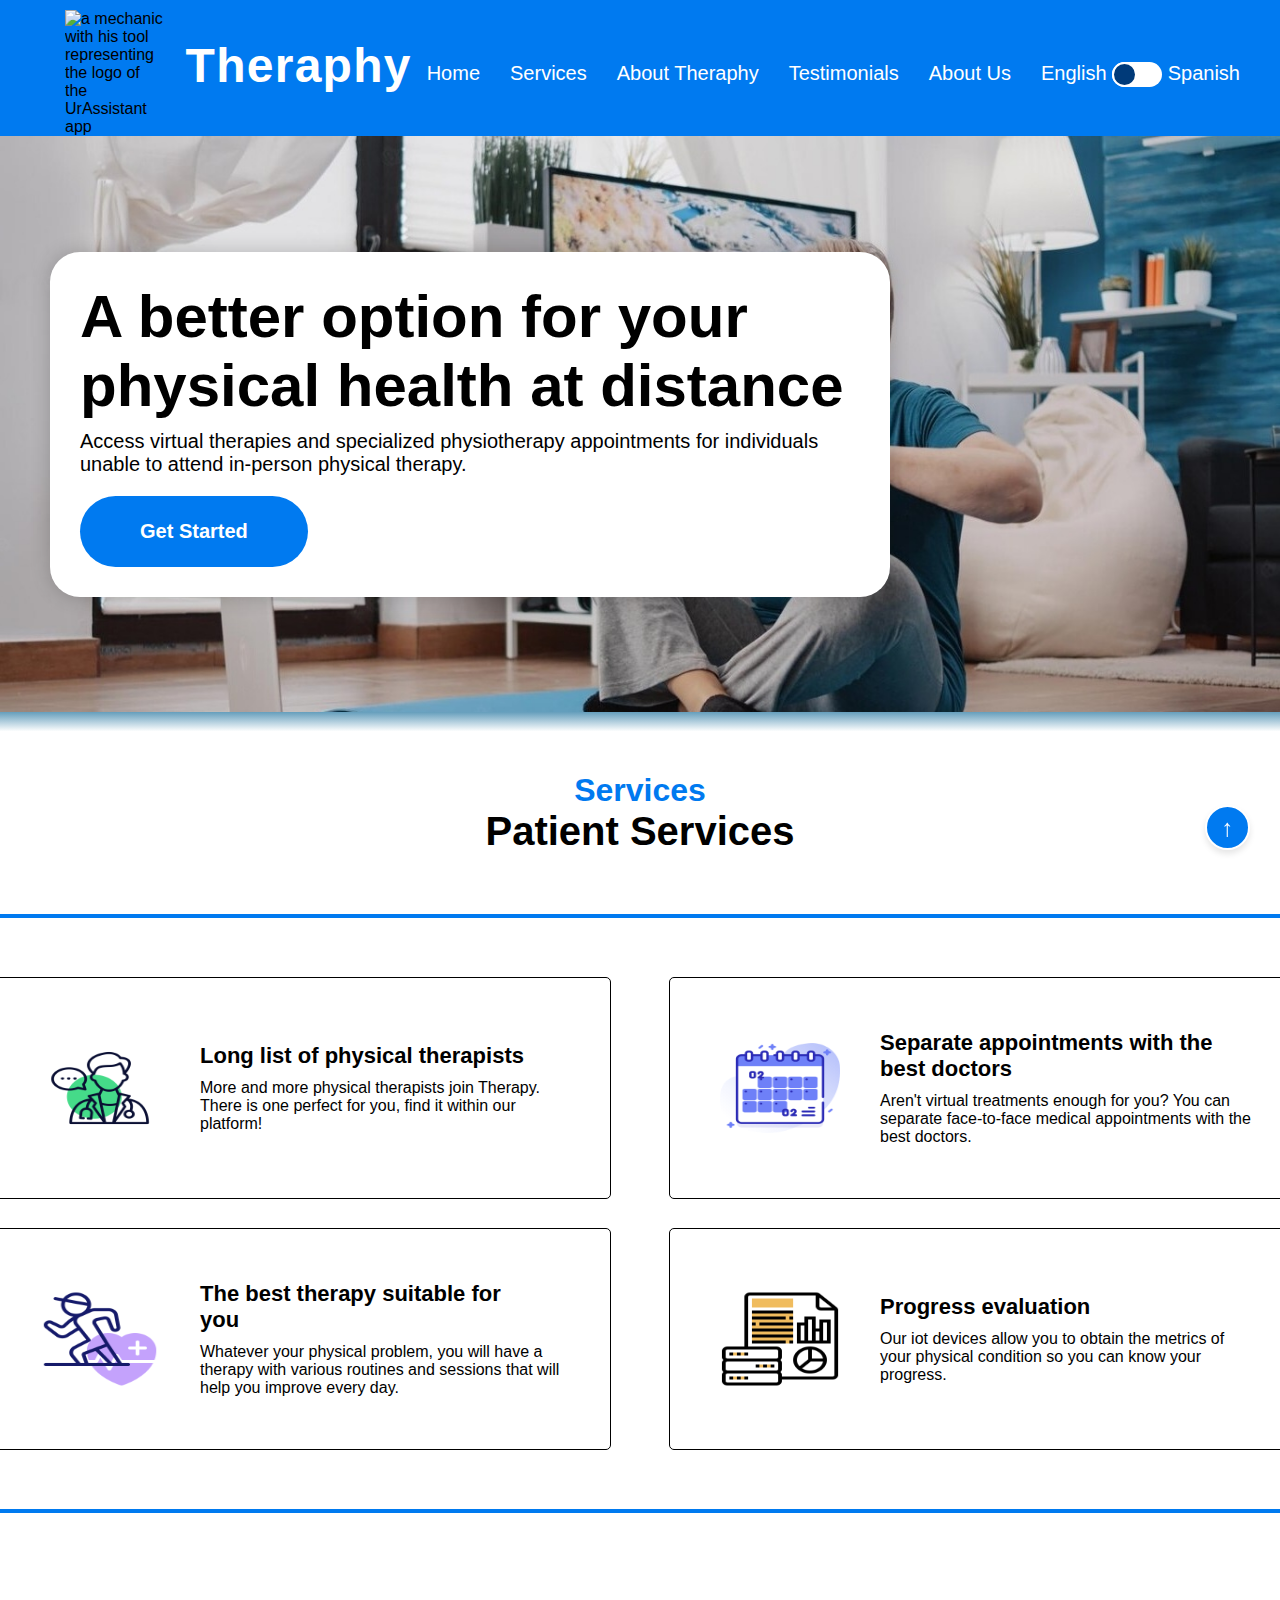
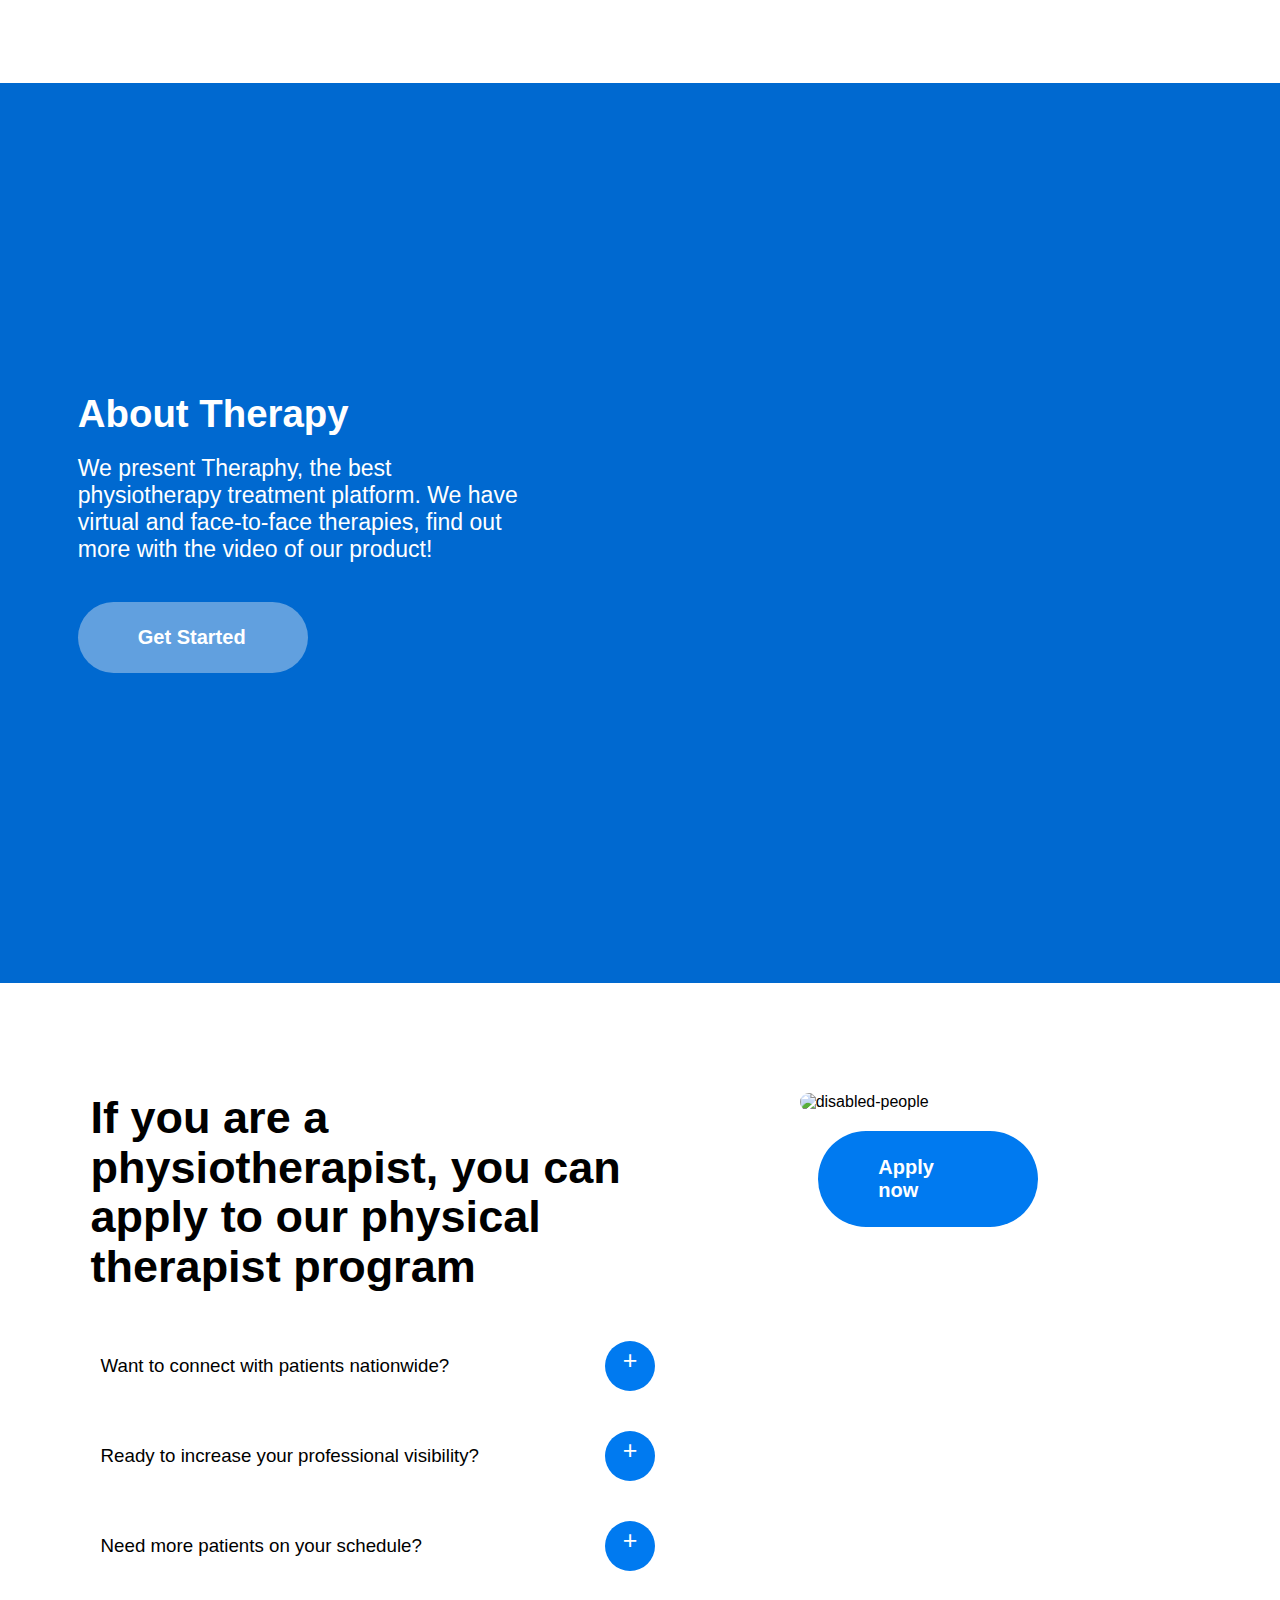
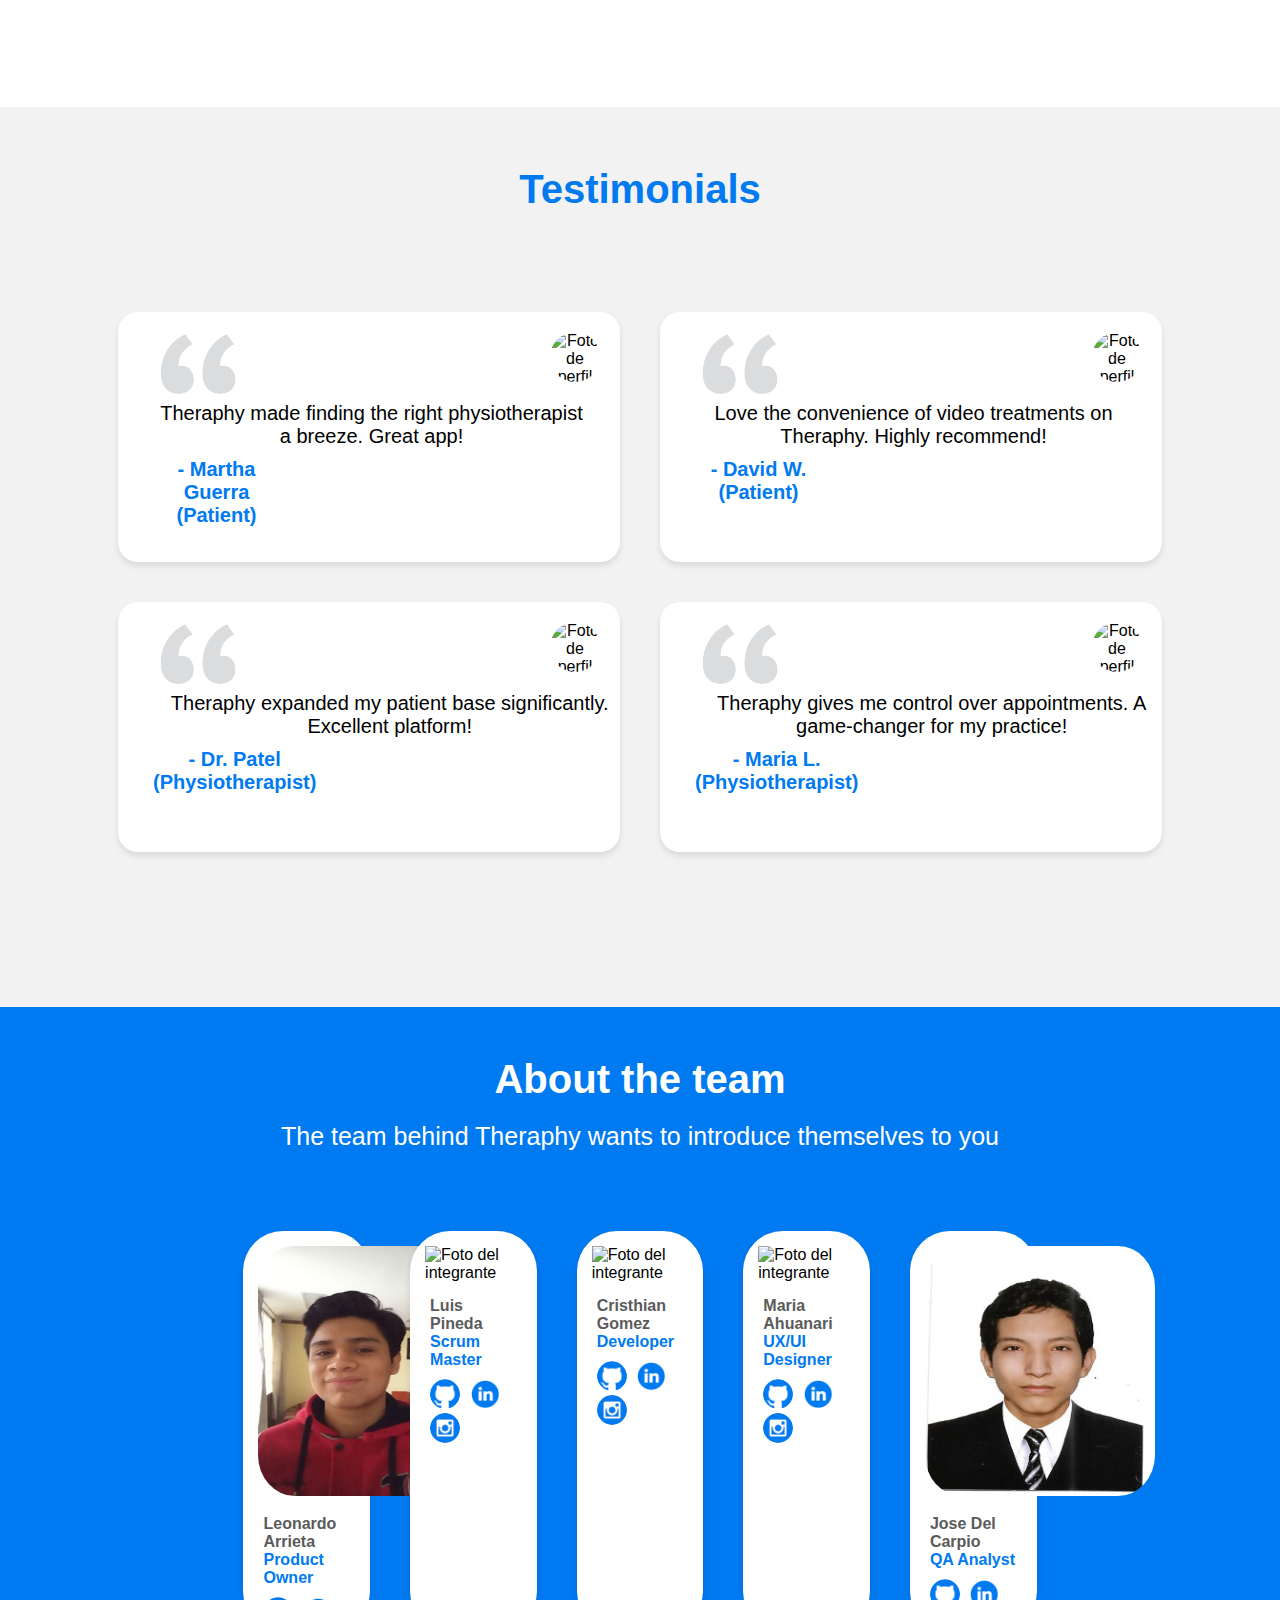
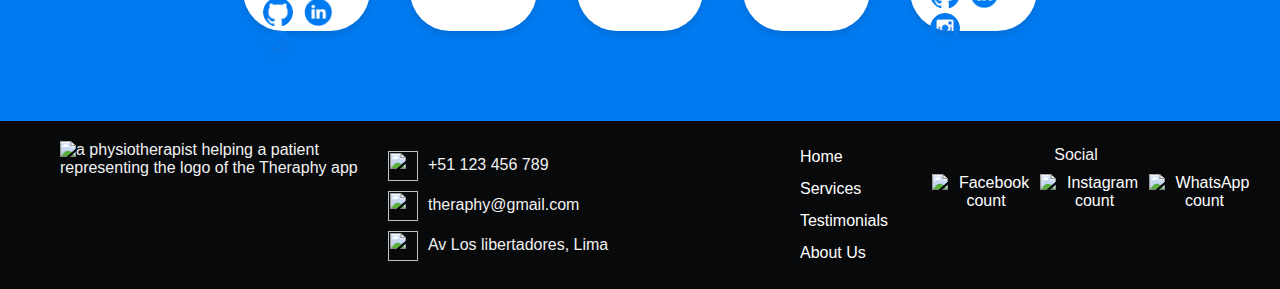
==== index.html @ e88baafd "fix" ====
<!DOCTYPE html>
<html lang="en">
<head>
    <meta charset="UTF-8">
    <meta http-equiv="X-UA-Compatible" content="IE=edge">
    <meta name="viewport" content="width=device-width, initial-scale=1.0">

    <title>Theraphy</title>
    <link href="LogoTheraphyIcon.ico" rel="icon">

    <meta name="description" content="Theraphy - DigitAlholics Oficial Landing Page" >
    <meta name="keywords" content="therapies, rehabilitation, physical treatment, physiotherapy, physiotherapist, physical problems." >
    <meta name="authors" content="DigitAlholics team" >

    <meta name="viewport" content="width=device-width, initial-scale=1.0" >
    <link rel="stylesheet" href="./assets/styles/styles.css">
    <link rel="stylesheet" href="https://use.typekit.net/uew0ptb.css">
    <script src="https://kit.fontawesome.com/72bfe80b22.js" crossorigin="anonymous"></script>

</head>
<body>

<header id="header">
    <ul class="nav-header">
        <li class="logo">
            <img src="Logo%20de%20Theraphy%202.png" alt="a mechanic with his tool representing the logo of the UrAssistant app">
        </li>
        <li class="name">
            <h2>Theraphy</h2>
        </li>

    </ul>
    <button class="nav-toggle" aria-label="Open menu">
        <i class="fas fa-bars"></i>
    </button>
    <nav class="nav-menu" >
        <li class="item1"><a href="#header">Home</a></li>
        <li class="item2"><a href="#patient-services">Services</a></li>
        <li class="item3"><a href="#about-product">About Theraphy</a></li>
        <li class="item4"><a href="#testimonials">Testimonials</a></li>
        <li class="item5"><a href="#about-the-team">About Us</a></li>
        <li>
            <div class="idioma">
                <span class="en">English</span>
                <input type="checkbox" class="check" name="yousendit" id="yousendit" value="1" onclick="return yousendit();">
                <span class="es">Spanish</span>
            </div>
        </li>
    </nav>
</header>


<div class="hero-section container" id="home">
    <div class="box">
          <div class="hero-card">
            <div class="card-content">
               <h1 class="card-title">A better option for your physical health at distance</h1>
               <h2 class="card-description">Access virtual therapies and specialized physiotherapy appointments for individuals unable to attend in-person physical therapy.</h2>
               <a href="#" class="btn-rectangular">Get Started</a>
            </div>
          </div>
    </div>
</div>

<section id="patient-services">
    <div class="container">
        <div class="titles">
            <h1>Services</h1>
            <h2>Patient Services</h2>
        </div>
        <div class="cards-container">
            <div>
                <div class="card">
                    <div class="card-image">
                        <img src="assets/images/doctor.png" alt="Icono de Fisioterapeutas">
                    </div>
                    <div class="card-content">
                        <h3 class="card-title">Long list of physical therapists</h3>
                        <p class="card-description">More and more physical therapists join Therapy. There is one perfect for you, find it within our platform!</p>
                    </div>
                </div>
                <div class="card">
                    <div class="card-image">
                        <img src="assets/images/ejercicio.png" alt="Icono de Fisioterapeutas">
                    </div>
                    <div class="card-content">
                        <h3 class="card-title">The best therapy suitable for you</h3>
                        <p class="card-description">Whatever your physical problem, you will have a therapy with various routines and sessions that will help you improve every day.</p>
                    </div>
                </div>
            </div>
            <div>
                <div class="card">
                    <div class="card-image">
                        <img src="assets/images/calendario.png" alt="Icono de Fisioterapeutas">
                    </div>
                    <div class="card-content">
                        <h3 class="card-title">Separate appointments with the best doctors</h3>
                        <p class="card-description">Aren't virtual treatments enough for you? You can separate face-to-face  medical appointments with the best doctors. </p>
                    </div>
                </div>
                <div class="card">
                    <div class="card-image">
                        <img src="assets/images/estadisticas.png" alt="Icono de Fisioterapeutas">
                    </div>
                    <div class="card-content">
                        <h3 class="card-title">Progress evaluation</h3>
                        <p class="card-description">Our iot devices allow you to obtain the metrics of your physical condition so you can know your progress.</p>
                    </div>
                </div>
            </div>
        </div>
    </div>
</section>

<section id="about-product">

    <div class="about-product container">

        <div class="box">
            <div class="left">
                <div>
                    <span class="title">
                        About Therapy
                    </span>
                    <p>
                        We present Theraphy, the best physiotherapy treatment platform. We have virtual and face-to-face therapies, find out more with the video of our product!</p>
                    <a href="#" class="btn-rectangular">Get Started</a>
                </div>
            </div>

            <div class="right">
                <div>
                    <iframe width="700" height="420" src="https://www.youtube.com/embed/rEqjoSfbC3s" title="Video About The Product   Open Source" frameborder="0" allow="accelerometer; autoplay; clipboard-write; encrypted-media; gyroscope; picture-in-picture; web-share" allowfullscreen></iframe>
                </div>
            </div>
        </div>

    </div>

</section>

<section id="physiotherapist-services">

    <div class="container">

        <div class="box">
            <div class="left">
                <div>
            <span class="title">
                If you are a physiotherapist, you can apply to our physical therapist program
            </span>
                    <div class="expanding-section">
                        <div class="expanding-item">
                            <div class="expanding-title">
                                <h3 class="feature-title">Want to connect with patients nationwide?</h3>
                                <button class="expand-button">+</button>
                            </div>
                            <div class="expanding-content">
                                <p>Theraphy cares about your interests.</p>
                                <ul>
                                    <li> Get connected with thousands of patients and broadcast your work around the country.</li>
                                    <li> Don't stay in your comfort zone, generate profits and help people who need it from a single application.</li>
                                </ul>
                            </div>
                        </div>
                        <div class="expanding-item">
                            <div class="expanding-title">
                                <h3 class="feature-title">Ready to increase your professional visibility?</h3>
                                <button class="expand-button">+</button>
                            </div>
                            <div class="expanding-content">
                                <ul>
                                    <li> The more treatments you upload, the more users will see your content.
                                    <li> Views are synonymous with profits on our platform.
                                    <li> Thousands of patients are looking for your services, theraphy allows you to reach each of them.
                                </ul>
                            </div>
                        </div>
                        <div class="expanding-item">
                            <div class="expanding-title">
                                <h3 class="feature-title">Need more patients on your schedule?</h3>
                                <button class="expand-button">+</button>
                            </div>
                            <div class="expanding-content">
                                <ul>
                                    <li> There are not always patients present in your office, you can get more through Theraphy.
                                    <li> It only accepts requests for medical appointments with the schedule and conditions that you want.
                                    <li> Finding patients will not be a problem anymore.
                                </ul>
                            </div>
                        </div>
                    </div>

                </div>
            </div>
            <div class="right">
                <div>
                    <img src="./assets/images/physioterapist.png" alt="disabled-people">
                    <a href="#" class="btn-rectangular">
                        Apply now
                    </a>
                </div>
            </div>
        </div>
    </div>
</section>

<section id="testimonials">
    <h1>Testimonials</h1>
    <section id="testcards">
        <div class="testimonial-card">
            <img src="assets/images/grandma.png" alt="Foto de perfil" class="testimonial-avatar">
            <div class="testimonial-content">
                <p>Theraphy made finding the right physiotherapist a breeze. Great app!</p>
                <p class="testimonial-name">- Martha Guerra (Patient)</p>
            </div>
        </div>

        <div class="testimonial-card">
            <img src="assets/images/teen.png" alt="Foto de perfil" class="testimonial-avatar">
            <div class="testimonial-content">
                <p>Love the convenience of video treatments on Theraphy. Highly recommend!</p>
                <p class="testimonial-name">- David W. (Patient)</p>
            </div>
        </div>

        <div class="testimonial-card">
            <img src="assets/images/physiotherapist using a computer.jpeg" alt="Foto de perfil" class="testimonial-avatar">
            <div class="testimonial-content">
                <p>Theraphy expanded my patient base significantly. Excellent platform!</p>
                <p class="testimonial-name">- Dr. Patel (Physiotherapist)</p>
            </div>
        </div>

        <div class="testimonial-card">
            <img src="assets/images/physio.png" alt="Foto de perfil" class="testimonial-avatar">
            <div class="testimonial-content">
                <p>Theraphy gives me control over appointments. A game-changer for my practice!</p>
                <p class="testimonial-name">- Maria L. (Physiotherapist)</p>
            </div>
        </div>
        <!-- Repite el bloque anterior para las demás tarjetas -->

    </section>
</section>

<section id="about-the-team" >
    <h1>About the team</h1>
    <h2>The team behind Theraphy wants to introduce themselves to you</h2>

    <div class="team-cards">
        <!-- Primera fila de tarjetas -->
        <div class="team-card">
            <img src="assets/images/leonardo.png" alt="Foto del integrante" class="team-avatar">
            <p class="team-name">Leonardo Arrieta</p>
            <p class="team-position">Product Owner</p>
            <div class="team-social-icons">
                <a href="https://github.com/leonardoarrieta30" target="_blank"><img src="assets/images/github-logo.png" alt="GitHub" class="social-icon"></a>
                <a href="https://www.linkedin.com/in/leo-arrieta-2199271b5/" target="_blank"><img src="assets/images/linkedin-logo.png" alt="LinkedIn" class="social-icon"></a>
                <a href="https://www.instagram.com/leonardo_arrieta30/" target="_blank"><img src="assets/images/instagram-logo.png" alt="Instagram" class="social-icon"></a>
            </div>
        </div>

        <div class="team-card">
            <img src="assets/images/luis.png" alt="Foto del integrante" class="team-avatar">
            <p class="team-name">Luis Pineda</p>
            <p class="team-position">Scrum Master</p>
            <div class="team-social-icons">
                <a href="https://github.com/LuisPineda05" target="_blank"><img src="assets/images/github-logo.png" alt="GitHub" class="social-icon"></a>
                <a href="https://www.linkedin.com/in/luis-pineda-ugás-b55762215/" target="_blank"><img src="assets/images/linkedin-logo.png" alt="LinkedIn" class="social-icon"></a>
                <a href="https://www.instagram.com/luispineda.03/" target="_blank"><img src="assets/images/instagram-logo.png" alt="Instagram" class="social-icon"></a>
            </div>
        </div>

        <div class="team-card">
            <img src="assets/images/gabriel.jpg" alt="Foto del integrante" class="team-avatar">
            <p class="team-name">Cristhian Gomez</p>
            <p class="team-position">Developer</p>
            <div class="team-social-icons">
                <a href="https://github.com/GabrielGomezDlc" target="_blank"><img src="assets/images/github-logo.png" alt="GitHub" class="social-icon"></a>
                <a href="https://www.linkedin.com/in/cristhian-gómez-de-la-cruz-2713a6237/" target="_blank"><img src="assets/images/linkedin-logo.png" alt="LinkedIn" class="social-icon"></a>
                <a href="https://www.instagram.com/gabriel.gzdl/" target="_blank"> <img src="assets/images/instagram-logo.png" alt="Instagram" class="social-icon"></a>
            </div>
        </div>
        <div class="team-card">
            <img src="assets/images/maria.jpg" alt="Foto del integrante" class="team-avatar">
            <p class="team-name">Maria Ahuanari</p>
            <p class="team-position">UX/UI Designer</p>
            <div class="team-social-icons">
                <a href="https://github.com/MariaAhuanari" target="_blank"><img src="assets/images/github-logo.png" alt="GitHub" class="social-icon"></a>
                <a href="https://www.linkedin.com/in/maria-alexandra-ahuanari-murayari-942b02266/" target="_blank"><img src="assets/images/linkedin-logo.png" alt="LinkedIn" class="social-icon"></a>
                <a href="https://www.instagram.com/callmetraya/" target="_blank"><img src="assets/images/instagram-logo.png" alt="Instagram" class="social-icon"></a>
            </div>
        </div>
        <div class="team-card">
            <img src="assets/images/jose.jpg" alt="Foto del integrante" class="team-avatar">
            <p class="team-name">Jose Del Carpio</p>
            <p class="team-position">QA Analyst</p>
            <div class="team-social-icons">
                <a href="https://github.com/JaredD30" target="_blank"><img src="assets/images/github-logo.png" alt="GitHub" class="social-icon"></a>
                <a href="https://www.linkedin.com/in/josé-fabricio-jared-del-carpio-lopez-a3b766250/" target="_blank"><img src="assets/images/linkedin-logo.png" alt="LinkedIn" class="social-icon"></a>
                <a href="https://www.instagram.com/josefabricio3007/" target="_blank"><img src="assets/images/instagram-logo.png" alt="Instagram" class="social-icon"></a>
            </div>
        </div>
    </div>
</section>

<div id="scroll-to-top">
    <button id="scroll-top-button">↑</button>
</div>


<footer class="footer">
    <div class="container-body">
        <div class="column1">
            <nav class="nav2">
                <ul class="nav-footer">
                    <li >
                        <img class="logo2" src="./assets/images/Logo.png" alt="a physiotherapist helping a patient representing the logo of the Theraphy app">
                    </li>
                </ul>

            </nav>
        </div>

        <div class="column2">
            <div class="row">
                <img src="./assets/images/call.png" alt="">
                <label>+51 123 456 789</label>
            </div>
            <div class="row">
                <img src="./assets/images/mail.png" alt="">
                <label>theraphy@gmail.com</label>
            </div>
            <div class="row">
                <img src="./assets/images/home.png" alt="">
                <label>Av Los libertadores, Lima</label>
            </div>

        </div>

        <div class="column3">
            <ul class="options">
                <li class="options-item">
                    <a href="index.html#header" class="options-item-link options-link">Home</a>
                </li>
                <li class="options-item">
                    <a href="index.html#patient-services" class="options-item-link options-link">Services</a>
                </li>
                <li class="options-item">
                    <a href="index.html#testimonials" class="options-item-link options-link">Testimonials</a>
                </li>
                <li class="options-item">
                    <a href="index.html#about-the-team" class="options-item-link options-link">About Us</a>
                </li>
            </ul>

        </div>




        <div class="column4">
            <label>Social</label>
            <ul class="nets">
                <li class="facebook">
                    <a href="https://es-la.facebook.com/"><img src="./assets/images/facebook.png" alt="Facebook count"></a>
                </li>
                <li class="instagram">
                    <a href="https://www.instagram.com/"><img src="./assets/images/instagram.png" alt="Instagram count"></a>
                </li>
                <li class="whatsapp">
                    <a href="https://www.whatsapp.com/?lang=es"><img src="./assets/images/whatsapp.png" alt="WhatsApp count"></a>
                </li>
            </ul>



        </div>
    </div>
</footer>




</body>
<script src="assets/scripts/main.js" type="text/javascript"></script>
<script>
    // Variable para realizar un seguimiento del botón actualmente abierto
    let currentOpenButton = null;

    // Función para expandir o contraer el cuadro de descripción
    function toggleDescription(button) {
        const item = button.parentElement.parentElement; // Busca el elemento .expanding-item
        const content = item.querySelector('.expanding-content');

        // Si hay un botón abierto previamente, ciérralo
        if (currentOpenButton && currentOpenButton !== button) {
            const currentItem = currentOpenButton.parentElement.parentElement;
            const currentContent = currentItem.querySelector('.expanding-content');
            currentContent.classList.remove("expanded");
        }

        content.classList.toggle("expanded");

        // Actualiza el botón actualmente abierto
        currentOpenButton = button;
    }

    // Agregar eventos click a los botones de expansión
    const expandButtons = document.querySelectorAll(".expand-button");
    expandButtons.forEach((button) => {
        button.addEventListener("click", () => {
            toggleDescription(button);
        });
    });

    // Función para el desplazamiento suave
    function scrollToSection(targetId) {
        const targetElement = document.getElementById(targetId);

        if (targetElement) {
            window.scrollTo({
                top: targetElement.offsetTop,
                behavior: "smooth"
            });
        }
    }

    // Agregar un evento de clic a los enlaces del menú
    const navLinks = document.querySelectorAll(".nav-menu a");
    navLinks.forEach(function (link) {
        link.addEventListener("click", function (e) {
            e.preventDefault();
            const targetId = this.getAttribute("href").substring(1);
            scrollToSection(targetId);
        });
    });

    // Obtener el botón y la etiqueta del encabezado
    const scrollTopButton = document.getElementById('scroll-top-button');
    const header = document.getElementById('header');

    // Función para el desplazamiento suave
    function scrollToHeader() {
        header.scrollIntoView({
            behavior: 'smooth'
        });
    }

    // Agregar un evento de clic al botón
    scrollTopButton.addEventListener('click', scrollToHeader);

</script>


</html>
---- assets/styles/styles.css ----
* {
    margin: 0;
    font-family: ibm-plex-sans, sans-serif;
    font-weight: 400;
    font-style: normal;
}


li, nav
{
    list-style: none;

}

ul {
    list-style-type: disc; /* Agrega viñetas en forma de puntos sólidos */

}

a
{
    text-decoration: none;
    color: white;
    cursor: pointer;

}

a:hover {
    font-weight: bold;
}


a.btn
{
    color: #FFFFFF;
    border-radius: inherit;
    text-transform: capitalize;
    background-color: #002A78;
    font-weight: 800;
    text-align: center;
    padding: 10px;
    border: none;

}
a.btn:hover
{
    background-color: yellow;
}




.container{
    display: flex;
    align-items: center;
    justify-content: center;
}

.box {
    width: 1200px;
    display: flex;
    padding-left: 50px;
}


/*Header Section*/

header
{

    z-index: 1;
    display: flex;
    justify-content: space-between;
    align-items: center;
    padding: 10px 25px 0;
    background-color:  #007AF0;
}

header .name
{
    color: white;
    font-size: 34px;
    letter-spacing: 1.25px;
    font-weight: bold;
    margin-bottom: 15px;
}

header .nav-header
{
    display: flex;
    align-items: center;

}

.nav-header .logo
{
    margin-right: 20px;
}

.logo img
{
    width: 100px;
    height: 100px;


}

.logo2 img{
    width: 200px;
    height: 20px;
}

.nav-toggle {
    color: white;
    background: none;
    border: none;
    font-size: 30px;
    padding: 0 5px;
    line-height: 60px;
    cursor: pointer;

    display: none;
}

header nav
{
    display: flex;
}

header nav li
{
    margin: 0 15px;
    width: max-content;
    font-size: 20px;
    color:  white;
}

.idioma
{
    text-align: right;
    margin-top: 0px;
}
.en
{
    color:  white;

}
.es{
    color:  white;

}

.check
{
    position: relative;
    width: 50px;
    height: 18px;

}
.check:before{
    content: '';
    position: absolute;
    width: 50px;
    height: 25px;
    background: white;
    border-radius: 25px;
}

.check:after{
    content: '';
    position: absolute;
    width: 25px;
    height: 25px;
    background: #003A79;
    transition: 0.1s;
    border: 2px solid white;
    box-sizing:  border-box;
    border-radius: 25px;
}

.check:checked:after
{
    left: 25px;
    border: 2px solid white;
}

.check:checked:before
{
    background: white;
}


@media (max-width: 1000px) {
    header {
        padding: 10px 30px;
    }
}

@media (max-width: 900px) {

    header h2 {
        margin-bottom: 15px;
    }

    a
    {
        font-size: 20px;
    }
    .nav-toggle {
        display: block;
    }

    .nav-menu
    {
        border: 1px solid #002A78;
        flex-direction: column;
        align-items: center;
        margin: 0;
        background-color: #003A79;
        position: fixed;
        left: 0;
        top: 110px;
        width: 100%;
        line-height: 3;

        height: calc(100% - 95px);
        overflow-y: auto;

        left: 100%;
        transition: 0.1s;
    }

    .nav-menu_visible
    {
        left: 0;

    }

    header .nav-header
    {
        display: flex;
        align-items: center;
    }
    header .nav-header h2
    {
        color: white;
        font-size: 28px;
        letter-spacing: 1.25px;
        font-weight: bold;
        margin-bottom: 0;
    }

    header .nav-header
    {
        display: flex;
        align-items: center;
    }
}


/*HERO SECTION*/
/* Estilo para la sección hero completa */
.hero-section {
    background-image: url("../../assets/images/hero_image.jpeg");
    background-size: cover;
    background-repeat: no-repeat;
    min-height: 45vw;
    display: flex;
    align-items: center;
    justify-content: flex-start; /* Alinea los elementos a la izquierda */
}

/* Ajusta el estilo de la tarjeta */
.hero-card{
    background-color: #ffffff;
    border-radius: 30px;
    box-shadow: 0px 0px 20px rgba(0, 0, 0, 0.2);
    padding: 30px;
    text-align: left;
    width: 780px;

}

.card-title {
    font-size: 60px;
    font-weight: 800;
    margin: 0;
    color: #000000;
}

.card-description {
    font-size: 20px;
    font-weight: normal;
    color: #000000;
    margin-top: 10px;
}

.btn-rectangular {
    display: inline-block;
    padding: 24px 60px;
    background-color: #007AF0;
    color: #ffffff;
    border-radius: 50px;
    text-decoration: none;
    font-weight: bold;
    transition: background-color 0.3s ease;
    margin-top: 20px;
    font-size: 20px;
    margin-right: 68%;
}

.btn-rectangular:hover {
    background-color: #0055A4; /* Cambia el color de fondo al acercar el mouse */
    opacity: 0.6; /* Reduce la opacidad al acercar el mouse */
}


/* Consulta de medios para tabletas */
@media screen and (max-width: 768px) {
    .hero-card {
        padding: 10px; /* Ajusta el relleno para dispositivos más pequeños */
    }

    .card-title {
        font-size: 24px; /* Tamaño de fuente más pequeño para tabletas */
    }

    .card-description {
        font-size: 14px; /* Tamaño de fuente más pequeño para tabletas */
    }

    .btn-rectangular {
        padding: 12px 30px; /* Ajusta el padding para tabletas */
        font-size: 14px; /* Tamaño de fuente más pequeño para tabletas */
    }
}

/* Consulta de medios para smartphones */
@media screen and (max-width: 480px) {
    .card-title {
        font-size: 20px; /* Tamaño de fuente más pequeño para smartphones */
    }

    .card-description {
        font-size: 12px; /* Tamaño de fuente más pequeño para smartphones */
    }

    .btn-rectangular {
        padding: 10px 24px; /* Ajusta el padding para smartphones */
        font-size: 12px; /* Tamaño de fuente más pequeño para smartphones */
    }
}

/*Services Section*/

#patient-services .container{
    background: linear-gradient(to bottom, #659ebc 0%, #659ebc 0%, #ffffff 2%); /* Ajusta las posiciones para el degradado */
    display: flex;
    flex-direction: column;
    align-items: center;
    background-color: #cfdff0; /* Establece el color de fondo de respaldo */
}

#patient-services .titles{
    text-align: center;
}

#patient-services .titles h1{
    margin-top: 60px;
    font-weight: bold;
    color: #007AF0;
}

#patient-services .titles h2{
    font-weight: bold;
    margin-bottom: 40px;
    font-size: 40px;
}

#patient-services .cards-container{
    max-width: 1500px;
    border: 4px solid #007AF0; /* Añade un borde de 2 píxeles de ancho y color blanco */
    border-radius: 15px; /* Aplica bordes redondeados de 20 píxeles */
    padding: 30px; /* Añade un espacio interno para separar las tarjetas del borde */
    margin-top: 20px;
    margin-bottom: 170px;/* Agrega un margen superior para separar los títulos de las tarjetas */
    display: flex;
}

#patient-services .card {
    display: flex; /* Usa flexbox para organizar el contenido */
    border-radius: 5px; /* Aplica bordes redondeados */
    padding: 10px; /* Añade un espacio interno para separar los elementos */
    margin: 29px; /* Agrega margen para separar las tarjetas */
    align-items: center; /* Alinea verticalmente los elementos */
    width: 600px;
    height: 200px;
    transition: transform 0.3s ease;
    background-color: #ffffff;
    border: 1px solid #000000;/* Agregamos una transición de 0.3 segundos en la propiedad 'transform' */
}

#patient-services .card:hover {
    transform: scale(1.05); /* Al hacer hover, la tarjeta se agrandará un 5% */
    box-shadow: 0px 0px 20px rgba(0, 0, 0, 0.2); /* Agregamos una sombra para dar un efecto de elevación */
}

#patient-services .card-image {
    flex: 1; /* El espacio disponible se divide entre la imagen y el contenido */
    display: grid;
    place-items: center;
}

#patient-services .card-image img {
    width: 60%; /* La imagen no se desbordará de la tarjeta */
    height: 80%; /* Mantiene la proporción de la imagen */
    margin: auto;

}

#patient-services .card-content {
    flex: 2; /* El espacio disponible se divide entre el contenido y la imagen */

}

#patient-services .card-title {
    font-size: 22px; /* Estilo del título */
    margin-right: 56px;

}

#patient-services .card-description {
    font-size: 16px;
    margin-right: 25px;/* Estilo de la descripción */

}



.feature-title {
    text-align: left;
}


h2
{
    font-weight: bold;
    font-size: 48px;
}

section h1.title
{

    text-transform: capitalize;
    text-align: center;
    padding-top: 40px;
    margin-bottom: 50px;
    color: #3C5BA9;
}

.services {
    height: 100%;
    display: flex;
    margin-right: 48px;
    margin-left: 48px;
    text-align: center;
    flex-direction: column;
    align-items: center;
}
.services h2{
    font-size: 32px;
    color: #3C5BA9;
}


.services h3{
    font-size:  30px;
    margin-bottom: 12px;
    font-weight:bold;
    color: #3C5BA9;
}
.feature1-image img{
    margin-right: 7vw;
    margin-left: 3.5vw;
    height:25vw
}
.feature-text{
    text-align: left;
}


.feature-services-begin-rigth {
    margin-right: 10vw;
    margin-left: 3.5vw;
}

.feature1-services {
    margin-top: 1vw;
    display: flex;
    align-items: center;
}
.feature2-services {
    margin-top: 10vw;
    display: flex;
    flex-direction: row-reverse;
    align-items: center;
    margin-left: 3.1vw;
}

.feature2-image img{
    margin-right: 3vw;
    margin-left: 10vw;
    height:25vw
}


/*About Product**/
.about-product{
    background-color: #0069D0;
    height: 900px;
}

.about-product .right{
    min-width: 50%;
    display: flex;
    align-items: center;
    justify-content: center;
}

.about-product .right img{
    max-width: 500px;
}

#about-product .left{
    display: flex;
    align-items: center;
    color: white;
    min-width: 20%;
    margin-left: 1vw;
    margin-right: 10vw;
}

#about-product .left .title{
    font-size: 3vw;
    font-weight: 700;
    line-height: 1.1em;
}

#about-product .left p{
    margin: 1.5vw 0px;
    font-size: 1.8vw;
}


#about-product .btn-rectangular{

    background-color: rgba(207, 223, 240, 0.47);
    color: #ffffff;
    border-radius: 50px;
    text-decoration: none;
    font-weight: bold;
    transition: background-color 0.3s ease;
    width: 110px;
    font-size: 20px;
}

@media (max-width: 800px) and (min-width:200px) {
    #about-product iframe {
        height: 150px;
        width: 200px;
    }
}
@media (max-width: 1300px) and (min-width:800px) {
    #about-product iframe {
        height: 250px;
        width: 450px;
    }


}

/*Physiotherapist section**/

#physiotherapist-services {
    background-color: rgb(255, 255, 255);
    height: 48vw;
    padding-top: 110px;
}



#physiotherapist-services .right{
    min-width: 50%;
    display: flex;
    justify-content: center;
}

#physiotherapist-services .right img{
    margin-right: 15%;
    margin-left: 10%;
    height: 600px;
    border-radius: 40px;
}

#physiotherapist-services .left{

    display: flex;

    color: black;
    min-width: 45%;
    margin-left: 2vw;
    margin-right: 0vw;
}

#physiotherapist-services .left .title{

    font-size: 45px;
    font-weight: 700;
    line-height: 1.1em;
}



#physiotherapist-services .btn-rectangular{
    padding:25px 60px;
    background-color: #007AF0;
    color: #ffffff;
    border-radius: 50px;
    text-decoration: none;
    font-weight: bold;
    transition: background-color 0.3s ease;
    margin-top: 20px;
    font-size: 20px;
    width: 100px;
    margin-left: 60px;

}

#physiotherapist-services .btn-rectangular:hover {
    background-color: #0055A4; /* Cambia el color de fondo al acercar el mouse */
    opacity: 0.6; /* Reduce la opacidad al acercar el mouse */
}




/* Estilos para los elementos expandibles */
.expanding-section {
    margin-top: 20px;
    display: flex;
    flex-direction: column;
}

.expanding-item {
    margin-top: 20px;
    padding: 10px;
    border-radius: 5px;
    overflow: hidden;
    cursor: pointer;
}


.expanding-title {
    display: flex;
    justify-content: space-between;
    align-items: center; /* Alinea verticalmente el contenido en el centro */
    cursor: pointer;

}

.expand-button {
    background-color: #007AF0;
    color: #ffffff;
    border-radius: 50%;
    border: none;
    width: 50px;
    height: 50px;
    font-size: 25px;
    display: flex;
    justify-content: center;
    padding-top: 5px;
    cursor: pointer;

}


.expand-button:hover {
    background-color: #0055A4; /* Cambia el color de fondo al acercar el mouse */
    opacity: 0.6; /* Reduce la opacidad al acercar el mouse */
}

.expanding-content {
    max-height: 0;
    overflow: hidden;
    background-color: rgba(207, 223, 240, 0.47); /* Establece el color de fondo deseado */
}

.expanded {
    max-height: 200px; /* Establece la altura máxima deseada para la expansión */
    margin-top: 20px;
    padding: 25px;
}

#physiotherapist-services li{
    list-style: inherit;
}


/*Testimonials*/

#testimonials h1 {
    text-align: center;
    padding-top: 60px;
    margin-bottom: 80px;
    color: #007AF0;
    font-weight: bold;
    font-size: 40px;
}
#testimonials {
    text-align: center;
    background-color: #f2f2f2;
    height: 900px;
}

#testcards {
    display: flex;
    flex-wrap: wrap;
    justify-content: center;
}

.testimonial-card {
    background-image: url("../../assets/images/review-background.png");
    background-size: 80px;
    background-repeat: no-repeat;
    background-position-x: 40px;
    background-position-y: 20px;
    width: calc(40% - 10px);
    height: 250px;/* Dos columnas en pantalla grande, con espacio entre ellas */
    margin: 20px;
    background-color: #ffffff;
    border-radius: 20px;
    box-shadow: 0 4px 6px rgba(0, 0, 0, 0.1);
    overflow: hidden;
    position: relative;
}

.testimonial-content {
    position: absolute;
    left: 35px; /* Alinea el texto a 40px desde el borde izquierdo */
    top: 90px;
    margin-right: 30px;
}

.testimonial-content p {
    font-size: 20px;
    margin-bottom: 10px;
}

.testimonial-name {
    font-weight: bold;
    margin-right: 310px;
    color: #007AF0;
}

.testimonial-avatar {
    width: 50px;
    height: 50px;
    border-radius: 50%;
    position: absolute;
    top: 20px;
    right: 20px;
}

@media screen and (max-width: 768px) {
    .name {
        font-size: 15px;
    }
    .slide-content{
        margin: 0 10px;
    }
    .swiper-navBtn{
        display: none;
    }
}

/*About the TEam*/
#about-the-team {
    background-color: #007AF0;
    padding: 50px 0;
    text-align: center;
}

#about-the-team h1{
    font-size: 40px;
    color: white;
    font-weight: bold;
}

#about-the-team h2{
    font-size: 25px;
    color: white;
    font-weight: normal;
    margin-top: 20px;
}

.team-cards {
    display: flex;
    flex-wrap: wrap;
    justify-content: center;
    align-items: center;
    margin-top: 60px;
    margin-bottom: 20px;
}

.team-card {
    width: calc(33.33% - 300px);
    height: 400px;
    margin: 20px;
    background-color: #ffffff;
    border-radius: 40px;
    box-shadow: 0 4px 6px rgba(0, 0, 0, 0.1);
    text-align: left;
}


.team-avatar {
    width: 230px;
    height: 250px;
    padding: 15px;
    border-radius: 20%;
}

.team-name {
    font-weight: bold;
    margin: 0 20px;
    color: #5b5b5b;
}

.team-position {
    margin: 0 20px;
    color: #007AF0;
    font-weight: bolder;
}

.team-social-icons {
    margin: 10px 20px ;
}

.social-icon {
    width: 30px;
    height: 30px;
    border-radius: 50%;
    margin-right: 5px;
    cursor:pointer;
}


#about-team iframe {
    align-items: center;
    align-self: center;
    align-content: center;
    margin-left: 8%;
    margin-bottom: 15px;
    margin-top: 20px;
}

@media (max-width: 800px) and (min-width:200px) {

    #about-team .team-div{
        display: flex;
        flex-direction: column;
    }
    #about-team iframe {
        height: 150px;
        width: 300px;
        margin-top: 25px;
    }
}
@media (max-width: 1300px) and (min-width:800px) {
    #about-team iframe {
        height: 250px;
        width: 450px;
    }
}


/*ScrollToTop*/
#scroll-to-top {
    position: fixed;
    bottom: 50px;
    right: 30px;
    z-index: 1000; /* Asegura que esté por encima de otros elementos */
}

#scroll-to-top button {
    width: 45px;
    height: 45px;
    background-color: #007AF0;
    color: #ffffff;
    border: 2px solid white;
    border-radius: 50%;
    font-size: 24px;
    line-height: 1;
    cursor: pointer;
    transition: background-color 0.3s ease;
    box-shadow: 0 4px 6px rgba(0, 0, 0, 0.1);

}

#scroll-to-top button:hover {
    background-color: #0055A4;
}


/*Footer*/

.footer
{
    background: #08090a;
    color: #f1f1f2;
    width: 100%;
    height: 100%;
}

.container-body
{
    display: flex;
    padding: 20px;
}

.column1
{
    width: 100%;
    max-width: 400px;
}

.nav-footer
{
    display: flex;
    align-items: center;

}


.nav-footer img
{
    width: 250px;
    height: 130px;
    margin-right: 10px;

}

.column2
{
    max-width: 400px;
    width: 100%;
}

.column2 .row
{
    display: flex;
    margin-top: 10px;

}

.row img
{
    width: 30px;
    height: 30px;

}

.row label
{
    margin-left: 10px;
    margin-top: 5px;
}

.column3
{
    text-align: left;
    line-height: 2;
}

.column3 .options li{
    width: max-content;
    list-style: none;
}

.column4 .nets li{

    list-style: none;
}

.column2 .options li{

    list-style: none;
}

.nav-footer li{
    list-style: none;
}



.options-item a
{
    margin: 4px;
    max-width: max-content;
}
.options-item-link
{
    color:white;
}

.column4
{
    width: 100%;
    max-width: 400px;
    text-align: center;
    margin-top: 5px;
}


.nets
{
    display: flex;
    justify-content: center;
    margin: 10px 0;
}

.nets img
{
    width: 35px;
    height: 35px;
}

.nets a:hover
{
    color: transparent;
    border-top: 0;
    border-bottom: 0;
}

.download-footer
{
    display: flex;
    justify-content: center;
    margin: 10px 0;
}

.download-footer img
{
    width: 100px;
    margin: 5px;
}

.download-footer a:hover
{
    color: transparent;
    border-top: 0;
    border-bottom: 0;
}

@media (max-width: 900px)
{
    .container-body
    {
        flex-wrap: wrap;
    }

    .column4
    {
        width: 100%;
        max-width: 400px;
        text-align: left;

    }

    .nets
    {
        justify-content: left;
    }

    .download-footer
    {
        justify-content: left;
    }
}

@media (max-width: 450px)
{
    .container-body
    {
        width: 100%;
    }


    body
    {

        width:130%;
        box-sizing: border-box;
    }
}
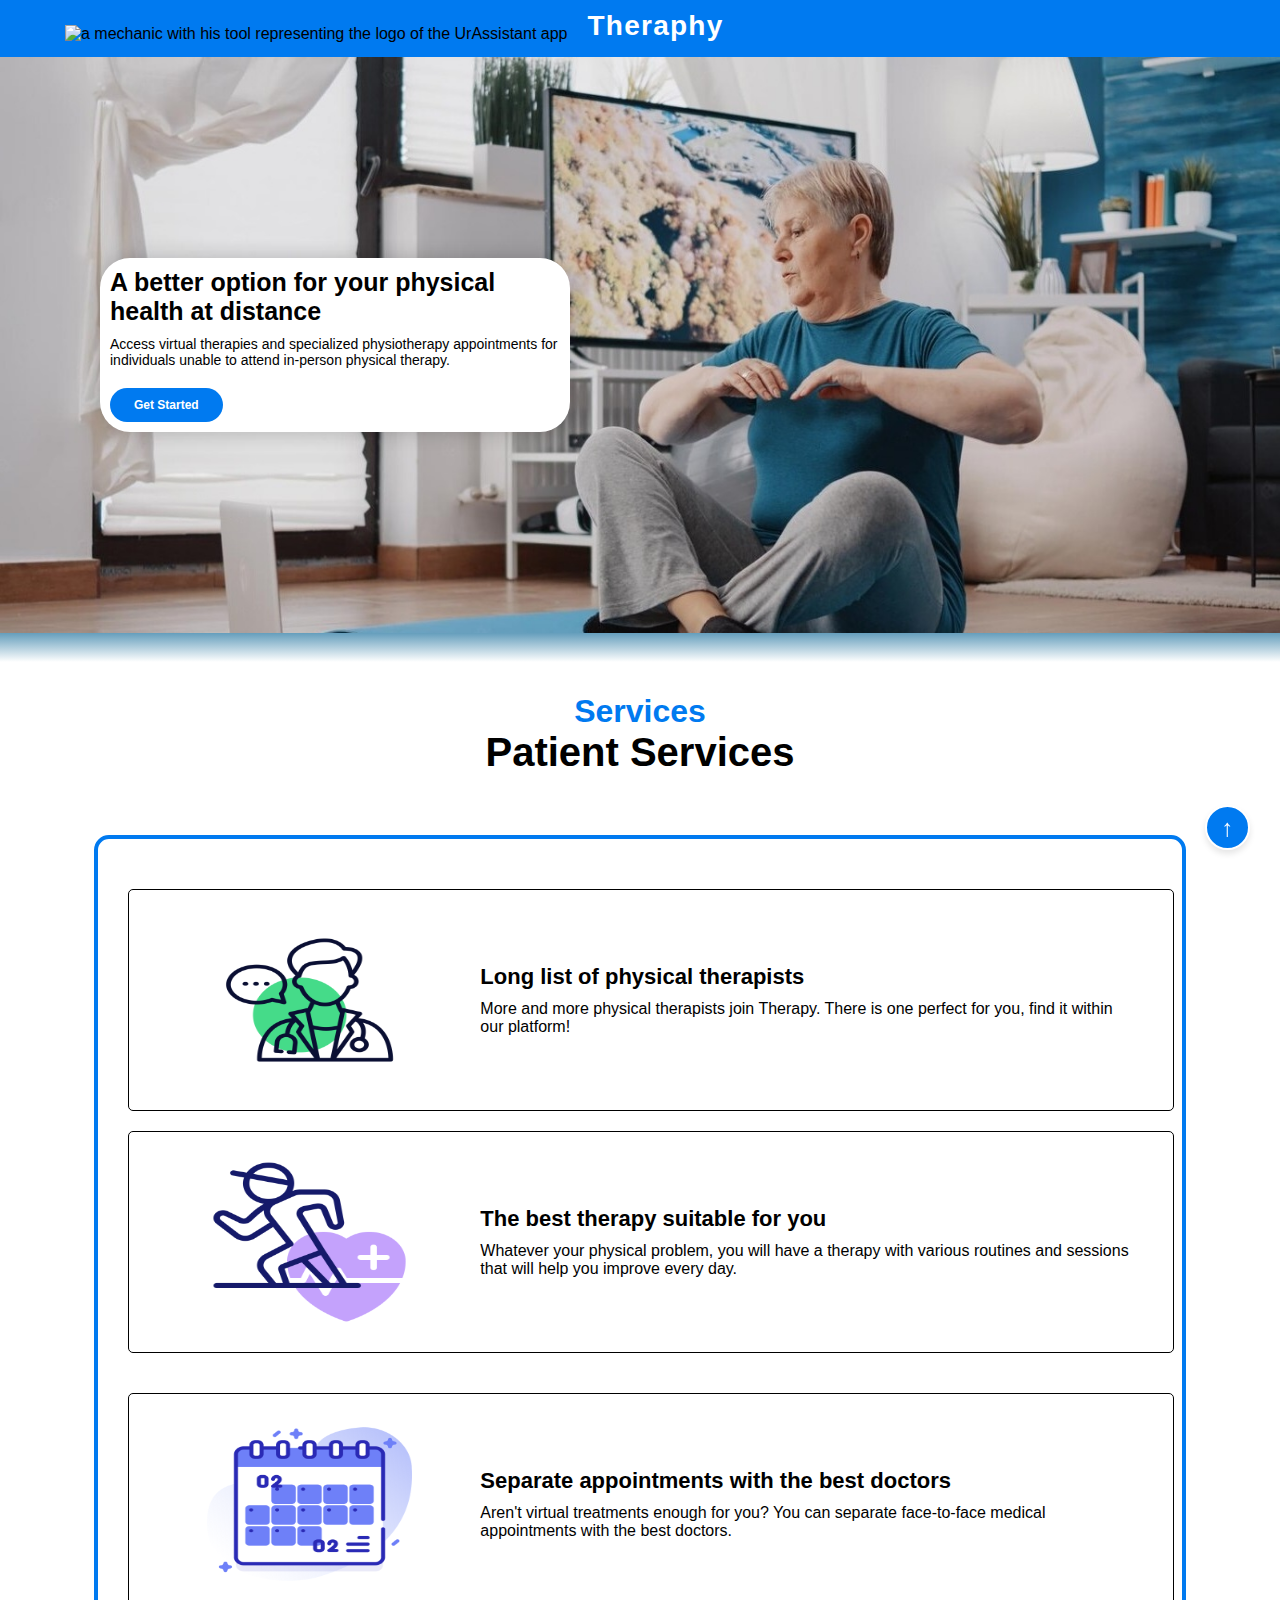
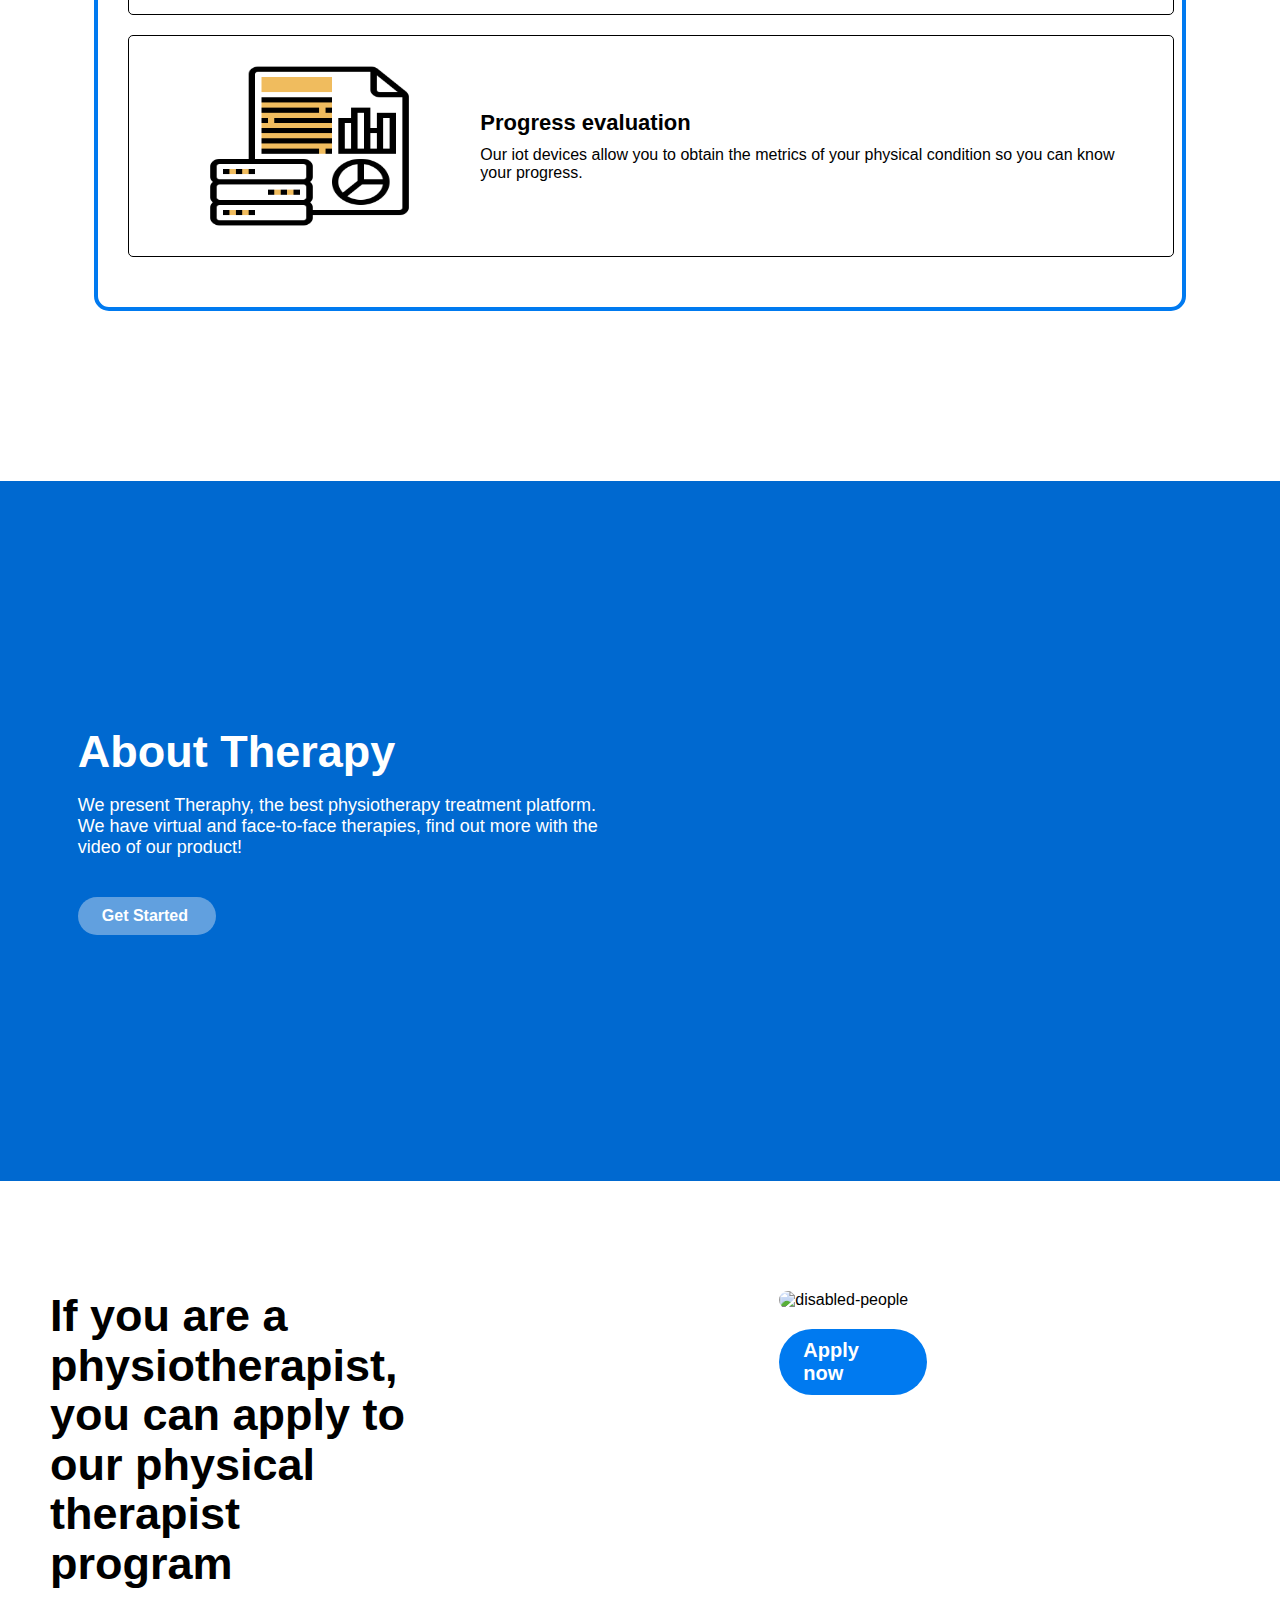
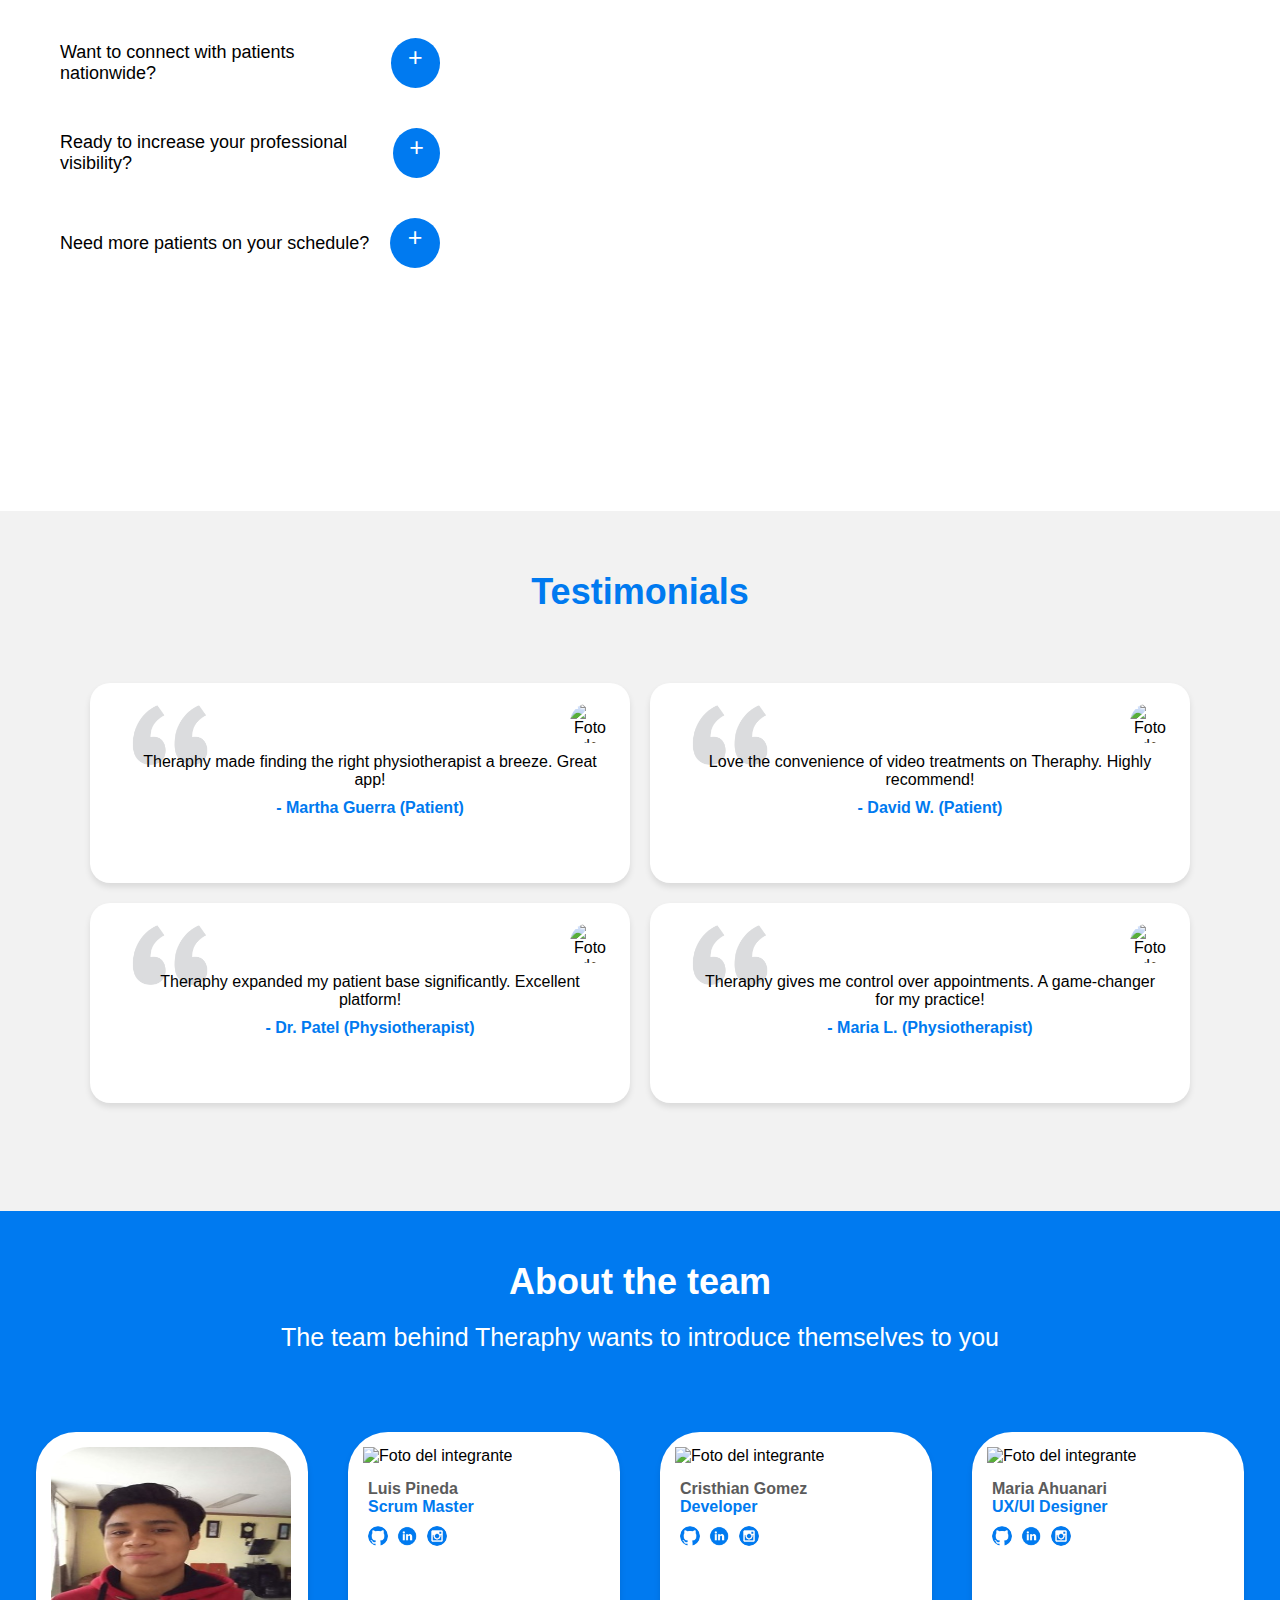
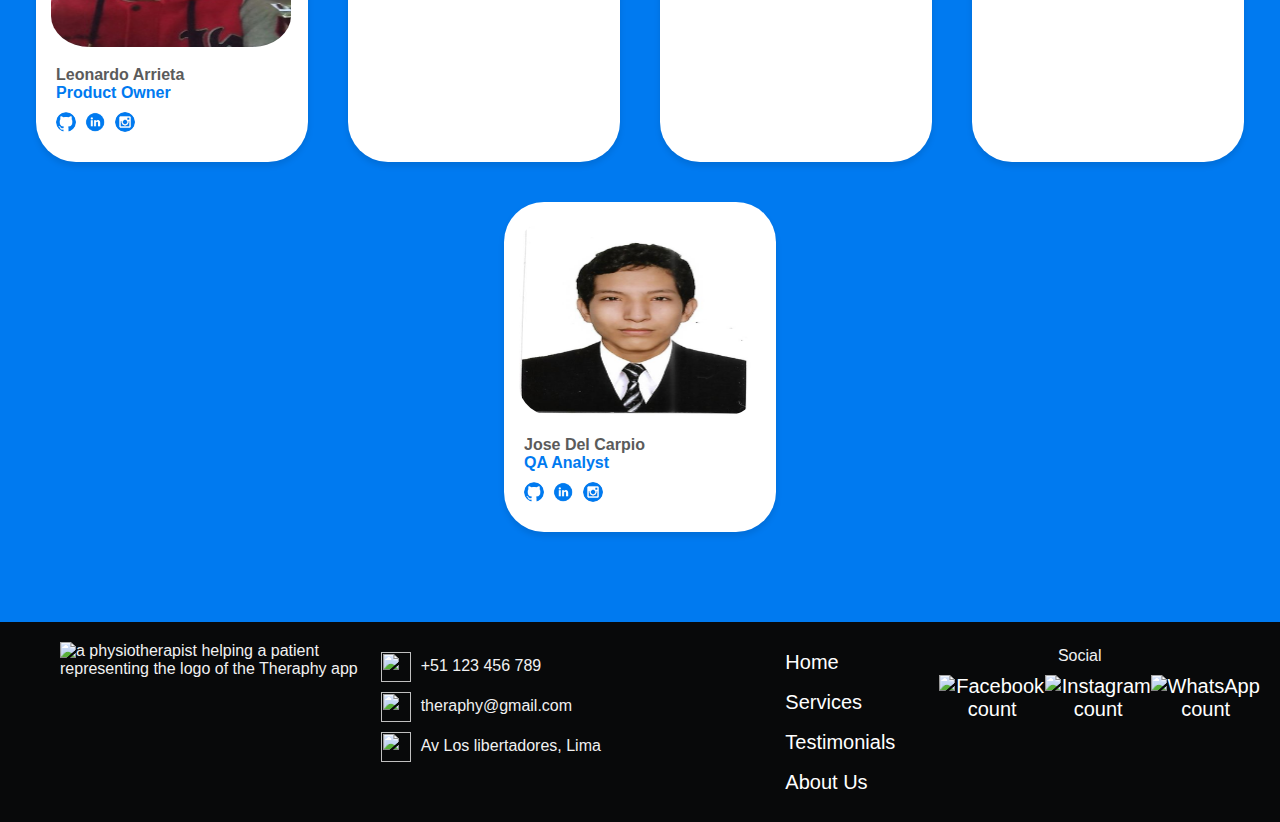
==== commit 548194ad: "fix" ====
--- a/index.html
+++ b/index.html
@@ -197,9 +197,7 @@
             <div class="right">
                 <div>
                     <img src="./assets/images/physioterapist.png" alt="disabled-people">
-                    <a href="#" class="btn-rectangular">
-                        Apply now
-                    </a>
+                    <a href="#" class="btn-rectangular">Apply now</a>
                 </div>
             </div>
         </div>
--- a/assets/styles/styles.css
+++ b/assets/styles/styles.css
@@ -190,16 +190,16 @@
 }
 
 
-@media (max-width: 1000px) {
+@media (max-width: 800px)   {
     header {
         padding: 10px 30px;
     }
 }
 
-@media (max-width: 900px) {
+@media (max-width: 1300px)  {
 
     header h2 {
-        margin-bottom: 15px;
+        margin-bottom: 10px;
     }
 
     a
@@ -316,9 +316,11 @@
 
 
 /* Consulta de medios para tabletas */
-@media screen and (max-width: 768px) {
+@media (max-width: 800px) and (min-width:200px) {
     .hero-card {
         padding: 10px; /* Ajusta el relleno para dispositivos más pequeños */
+        width: 300px;
+        margin-left: 50px;
     }
 
     .card-title {
@@ -331,18 +333,26 @@
 
     .btn-rectangular {
         padding: 12px 30px; /* Ajusta el padding para tabletas */
-        font-size: 14px; /* Tamaño de fuente más pequeño para tabletas */
+        font-size: 10px; /* Tamaño de fuente más pequeño para tabletas */
+        width: 60px;
     }
 }
 
 /* Consulta de medios para smartphones */
-@media screen and (max-width: 480px) {
+@media (max-width: 1300px) and (min-width:800px) {
+    .hero-card {
+        padding: 10px; /* Ajusta el relleno para dispositivos más pequeños */
+        width: 450px;
+        margin-left: 50px;
+    }
+
     .card-title {
-        font-size: 20px; /* Tamaño de fuente más pequeño para smartphones */
-    }
+        font-size: 25px; /* Tamaño de fuente más pequeño para smartphones */
+    }
+
 
     .card-description {
-        font-size: 12px; /* Tamaño de fuente más pequeño para smartphones */
+        font-size: 14px; /* Tamaño de fuente más pequeño para smartphones */
     }
 
     .btn-rectangular {
@@ -513,6 +523,60 @@
     height:25vw
 }
 
+/* Estilos para tabletas (ancho de pantalla entre 800px y 1300px) */
+@media screen and (max-width: 1300px) and (min-width: 800px) {
+    #patient-services .cards-container {
+        flex-direction: column; /* Cambia a disposición de columna en tabletas */
+        max-width: 80%; /* Reduzca el ancho máximo */
+        margin-left: auto;
+        margin-right: auto; /* Centra la sección */
+
+    }
+
+    #patient-services .card {
+        width: 100%; /* Ocupa todo el ancho disponible */
+        max-width: none; /* Restablece el ancho máximo */
+        margin: 20px 0; /* Cambia el margen vertical */
+    }
+}
+
+/* Estilos para smartphones (ancho de pantalla menor a 800px) */
+@media screen and (max-width: 800px) {
+    #patient-services .titles h1 {
+        font-size: 32px; /* Tamaño de fuente más pequeño para smartphones */
+        margin-top: 40px; /* Ajusta el margen superior */
+    }
+
+    #patient-services .titles h2 {
+        font-size: 28px; /* Tamaño de fuente más pequeño para smartphones */
+        margin-bottom: 30px; /* Ajusta el margen inferior */
+    }
+
+    #patient-services .cards-container {
+        flex-direction: column; /* Cambia a disposición de columna en smartphones */
+        max-width: 80%; /* Reduzca el ancho máximo */
+        margin-left: auto;
+        margin-right: auto; /* Centra la sección */
+    }
+
+    #patient-services .card {
+        width: 100%; /* Ocupa todo el ancho disponible */
+        max-width: none; /* Restablece el ancho máximo */
+        margin: 20px 0 ; /* Cambia el margen vertical */
+    }
+
+    #patient-services .card-content {
+        text-align: center; /* Centra el contenido en smartphones */
+    }
+
+    #patient-services .card-title {
+        font-size: 22px; /* Tamaño de fuente más pequeño para smartphones */
+    }
+
+    #patient-services .card-description {
+        font-size: 16px; /* Tamaño de fuente más pequeño para smartphones */
+    }
+}
 
 /*About Product**/
 .about-product{
@@ -564,30 +628,92 @@
     font-size: 20px;
 }
 
-@media (max-width: 800px) and (min-width:200px) {
+/* Estilos para tabletas (ancho de pantalla entre 800px y 1300px) */
+@media screen and (max-width: 1300px) and (min-width: 800px) {
+    .about-product{
+        height: 700px;
+    }
+
+    #about-product .left {
+        min-width: 40%; /* Ajusta el ancho mínimo del lado izquierdo */
+        margin-right: 5vw; /* Reduce el margen derecho */
+    }
+
+    #about-product .left .title {
+        font-size: 45px; /* Tamaño de fuente más pequeño para tabletas */
+    }
+
+    #about-product .left p {
+        font-size: 18px; /* Tamaño de fuente más pequeño para tabletas */
+    }
+
+    #about-product .btn-rectangular {
+        width: 90px; /* Reduzca el ancho del botón rectangular */
+        font-size: 16px; /* Tamaño de fuente más pequeño para tabletas */
+    }
+
+    #about-product .right {
+        min-width: 50%; /* Ajusta el ancho mínimo del lado derecho */
+    }
+
     #about-product iframe {
-        height: 150px;
-        width: 200px;
-    }
-}
-@media (max-width: 1300px) and (min-width:800px) {
+        height: 400px; /* Ajuste la altura del iframe */
+        width: 500px;
+        margin-right: 80px;
+
+    }
+}
+
+/* Estilos para smartphones (ancho de pantalla menor a 800px) */
+@media screen and (max-width: 800px) {
+
+    .about-product{
+        height: 630px;
+    }
+
+    #about-product .left {
+        min-width: 80%; /* Ajusta el ancho mínimo del lado izquierdo para smartphones */
+        margin-right: 0; /* Elimina el margen derecho */
+    }
+
+    #about-product .left .title {
+        font-size: 35px; /* Tamaño de fuente más pequeño para smartphones */
+    }
+
+    #about-product .left p {
+        font-size: 19px; /* Tamaño de fuente más pequeño para smartphones */
+        margin-right: 50px;
+    }
+
+    #about-product .btn-rectangular {
+        width: 80px; /* Reduzca el ancho del botón rectangular para smartphones */
+        font-size: 14px; /* Tamaño de fuente más pequeño para smartphones */
+    }
+
+    #about-product .right {
+        min-width: 100%; /* Ajusta el ancho mínimo del lado derecho para smartphones */
+    }
+
+    #about-product .box{
+        display: table-column;
+    }
+
     #about-product iframe {
-        height: 250px;
-        width: 450px;
-    }
-
-
+        align-self: center;
+        margin-top: 50px;
+        height: 200px; /* Ajuste la altura del iframe para smartphones */
+        width: 100%; /* Ocupa todo el ancho disponible */
+        max-width: none; /* Restablece el ancho máximo */
+    }
 }
 
 /*Physiotherapist section**/
 
 #physiotherapist-services {
     background-color: rgb(255, 255, 255);
-    height: 48vw;
+    height: 850px;
     padding-top: 110px;
 }
-
-
 
 #physiotherapist-services .right{
     min-width: 50%;
@@ -605,11 +731,9 @@
 #physiotherapist-services .left{
 
     display: flex;
-
     color: black;
     min-width: 45%;
-    margin-left: 2vw;
-    margin-right: 0vw;
+
 }
 
 #physiotherapist-services .left .title{
@@ -622,7 +746,7 @@
 
 
 #physiotherapist-services .btn-rectangular{
-    padding:25px 60px;
+
     background-color: #007AF0;
     color: #ffffff;
     border-radius: 50px;
@@ -656,7 +780,6 @@
     padding: 10px;
     border-radius: 5px;
     overflow: hidden;
-    cursor: pointer;
 }
 
 
@@ -664,7 +787,6 @@
     display: flex;
     justify-content: space-between;
     align-items: center; /* Alinea verticalmente el contenido en el centro */
-    cursor: pointer;
 
 }
 
@@ -705,13 +827,135 @@
     list-style: inherit;
 }
 
+/* Estilos para pantallas grandes (más de 1300px) */
+@media (max-width: 1300px) and (min-width: 800px) {
+
+    #physiotherapist-services{
+        height: 780px;
+    }
+
+    #physiotherapist-services .box{
+        width: 380px;
+
+    }
+
+    #physiotherapist-services .container {
+        flex-direction: column;
+        align-items: start;
+        justify-content: left;
+    }
+
+    #physiotherapist-services .right {
+        min-width: 100%;
+        margin-left: 300px;
+    }
+
+    #physiotherapist-services .right img {
+        width: 430px; /* Ajusta el tamaño de la imagen */
+        height: 600px; /* Mantén la proporción */
+        margin: 0 auto; /* Centra la imagen horizontalmente */
+    }
+
+    #physiotherapist-services .left {
+        min-width: 100%;
+        text-align: start;
+    }
+
+    #physiotherapist-services .left .title{
+        font-size:45px;
+
+    }
+
+    #physiotherapist-services .btn-rectangular {
+        margin-left: 0; /* Elimina el margen izquierdo */
+    }
+
+    /* Estilos para los elementos expandibles */
+    .expanding-item {
+        width: 100%; /* Ajusta el ancho de los elementos expandibles */
+        padding: 10px;
+    }
+
+    .expand-button {
+        margin-left: auto; /* Mueve el botón al extremo derecho */
+
+    }
+
+    .feature-title{
+        font-size: 18px;
+    }
+
+    .expanding-content{
+        font-size: 14px;
+    }
+}
+
+/* Estilos para pantallas pequeñas (menos de 800px) */
+@media (max-width: 800px) and (min-width: 200px) {
+
+    #physiotherapist-services{
+        height: 1200px;
+    }
+
+    #physiotherapist-services .box{
+        width: 500px;
+        display: table-column;
+        align-content: start;
+    }
+
+    #physiotherapist-services .container {
+        align-items: center;
+        justify-content: center;
+    }
+    #physiotherapist-services .right{
+
+    }
+
+    #physiotherapist-services .right img {
+        margin-top: 50px;
+        width: 300px; /* Ajusta el tamaño de la imagen al ancho de la pantalla */
+        height: 350px;
+        border-radius: 20px;
+
+    }
+
+    #physiotherapist-services .left {
+      width: 300px;
+    }
+
+    #physiotherapist-services .left .title{
+        font-size:35px;
+
+    }
+
+
+    #physiotherapist-services .btn-rectangular {
+
+        width: 70px;
+        height:20px;
+        font-size: 14px;
+
+    }
+
+    /* Estilos para los elementos expandibles */
+    .expanding-item {
+        width: 400px; /* Ajusta el ancho de los elementos expandibles */
+        padding: 10px;
+    }
+
+    .expand-button {
+        margin-left: auto; /* Mueve el botón al extremo derecho */
+
+    }
+}
+
 
 /*Testimonials*/
 
 #testimonials h1 {
     text-align: center;
     padding-top: 60px;
-    margin-bottom: 80px;
+    margin-bottom: 40px;
     color: #007AF0;
     font-weight: bold;
     font-size: 40px;
@@ -771,17 +1015,85 @@
     right: 20px;
 }
 
-@media screen and (max-width: 768px) {
-    .name {
-        font-size: 15px;
-    }
-    .slide-content{
-        margin: 0 10px;
-    }
-    .swiper-navBtn{
-        display: none;
-    }
-}
+/* Estilos para pantallas grandes (más de 1300px) */
+@media (max-width: 1300px) and (min-width: 800px) {
+    #testimonials h1 {
+        font-size: 36px; /* Reduce el tamaño del título */
+        margin-top: 40px; /* Ajusta el espacio superior */
+        margin-bottom: 60px;
+    }
+    #testimonials {
+        height: 700px;
+    }
+
+    .testimonial-card {
+        width: calc(50% - 100px); /* Dos columnas en pantalla grande */
+        height: 200px;
+        margin: 10px; /* Espacio entre las tarjetas */
+    }
+
+    .testimonial-content {
+        position: static; /* Coloca el contenido en su posición original */
+        margin-top: 70px;
+        margin-left: 50px;
+        text-align: center; /* Centra el texto */
+    }
+
+    .testimonial-content p {
+        font-size: 16px; /* Reduce el tamaño del texto */
+        margin-bottom: 10px;
+    }
+
+    .testimonial-name {
+        font-weight: bold;
+        margin: 0 auto; /* Centra el nombre horizontalmente */
+        color: #007AF0;
+    }
+
+    .testimonial-avatar {
+        width: 40px;
+        height: 40px;
+    }
+}
+
+/* Estilos para pantallas pequeñas (menos de 800px) */
+@media (max-width: 800px) and (min-width: 200px) {
+    #testimonials h1 {
+        font-size: 28px; /* Reduce aún más el tamaño del título */
+        margin-top: 20px; /* Ajusta el espacio superior */
+        margin-bottom: 40px;
+    }
+
+    .testimonial-card {
+        width: calc(100% - 20px); /* Una columna en pantalla pequeña */
+        height: 150px; /* Ajusta la altura automáticamente */
+        margin-bottom: 20px;
+    }
+
+    .testimonial-content {
+        position: static; /* Coloca el contenido en su posición original */
+        margin-top: 60px;
+        margin-left: 50px;
+        text-align: center; /* Centra el texto */
+    }
+
+    .testimonial-content p {
+        font-size: 16px; /* Reduce el tamaño del texto */
+        margin-bottom: 10px;
+    }
+
+    .testimonial-name {
+        font-weight: bold;
+        margin: 0 auto; /* Centra el nombre horizontalmente */
+        color: #007AF0;
+    }
+
+    .testimonial-avatar {
+        width: 40px;
+        height: 40px;
+    }
+}
+
 
 /*About the TEam*/
 #about-the-team {
@@ -813,8 +1125,10 @@
 }
 
 .team-card {
-    width: calc(33.33% - 300px);
-    height: 400px;
+    min-width:258px;
+    max-width:258px;
+    width: calc(33.33% - 250px);
+    height: 350px;
     margin: 20px;
     background-color: #ffffff;
     border-radius: 40px;
@@ -824,8 +1138,8 @@
 
 
 .team-avatar {
-    width: 230px;
-    height: 250px;
+    width: 227px;
+    height: 200px;
     padding: 15px;
     border-radius: 20%;
 }
@@ -864,22 +1178,79 @@
     margin-top: 20px;
 }
 
-@media (max-width: 800px) and (min-width:200px) {
-
-    #about-team .team-div{
-        display: flex;
-        flex-direction: column;
-    }
+/* Estilos para pantallas grandes (más de 1300px) */
+@media (max-width: 1300px) and (min-width: 800px) {
+    #about-the-team h1 {
+        font-size: 36px; /* Reduce el tamaño del título */
+    }
+
+    .team-card {
+        min-width:272px;
+        max-width:272px;
+        width: calc(25% - 20px); /* Cuatro columnas en pantalla grande */
+        height: 330px;
+    }
+
+    .team-avatar {
+        width: 240px; /* Reduce el tamaño de las imágenes de perfil */
+        height: 200px;
+    }
+
+    .team-name,
+    .team-position {
+        font-size: 16px; /* Reduce el tamaño del texto */
+        margin-left: 20px;
+    }
+
+    .team-social-icons {
+        margin-left: 20px;
+    }
+
+    .social-icon {
+        width: 20px; /* Reduce el tamaño de los íconos sociales */
+        height: 20px;
+    }
+
     #about-team iframe {
+        height: 200px; /* Ajusta el tamaño del iframe */
+        width: 350px;
+    }
+}
+
+/* Estilos para pantallas pequeñas (menos de 800px) */
+@media (max-width: 800px) and (min-width: 200px) {
+    #about-the-team h1 {
+        font-size: 28px; /* Reduce aún más el tamaño del título */
+    }
+
+    .team-card {
+        min-width:239px;
+        max-width:239px;
+        width: calc(40% - 20px); /* Dos columnas en pantalla pequeña */
+        height: 280px;
+    }
+
+    .team-avatar {
+        width: 207px; /* Reduce el tamaño de las imágenes de perfil */
         height: 150px;
+    }
+
+    .team-name,
+    .team-position {
+        font-size: 14px; /* Reduce el tamaño del texto */
+    }
+
+    .team-social-icons {
+    }
+
+    .social-icon {
+        width: 18px; /* Reduce el tamaño de los íconos sociales */
+        height: 18px;
+    }
+
+    #about-team iframe {
+        height: 150px; /* Ajusta el tamaño del iframe */
         width: 300px;
-        margin-top: 25px;
-    }
-}
-@media (max-width: 1300px) and (min-width:800px) {
-    #about-team iframe {
-        height: 250px;
-        width: 450px;
     }
 }
 
